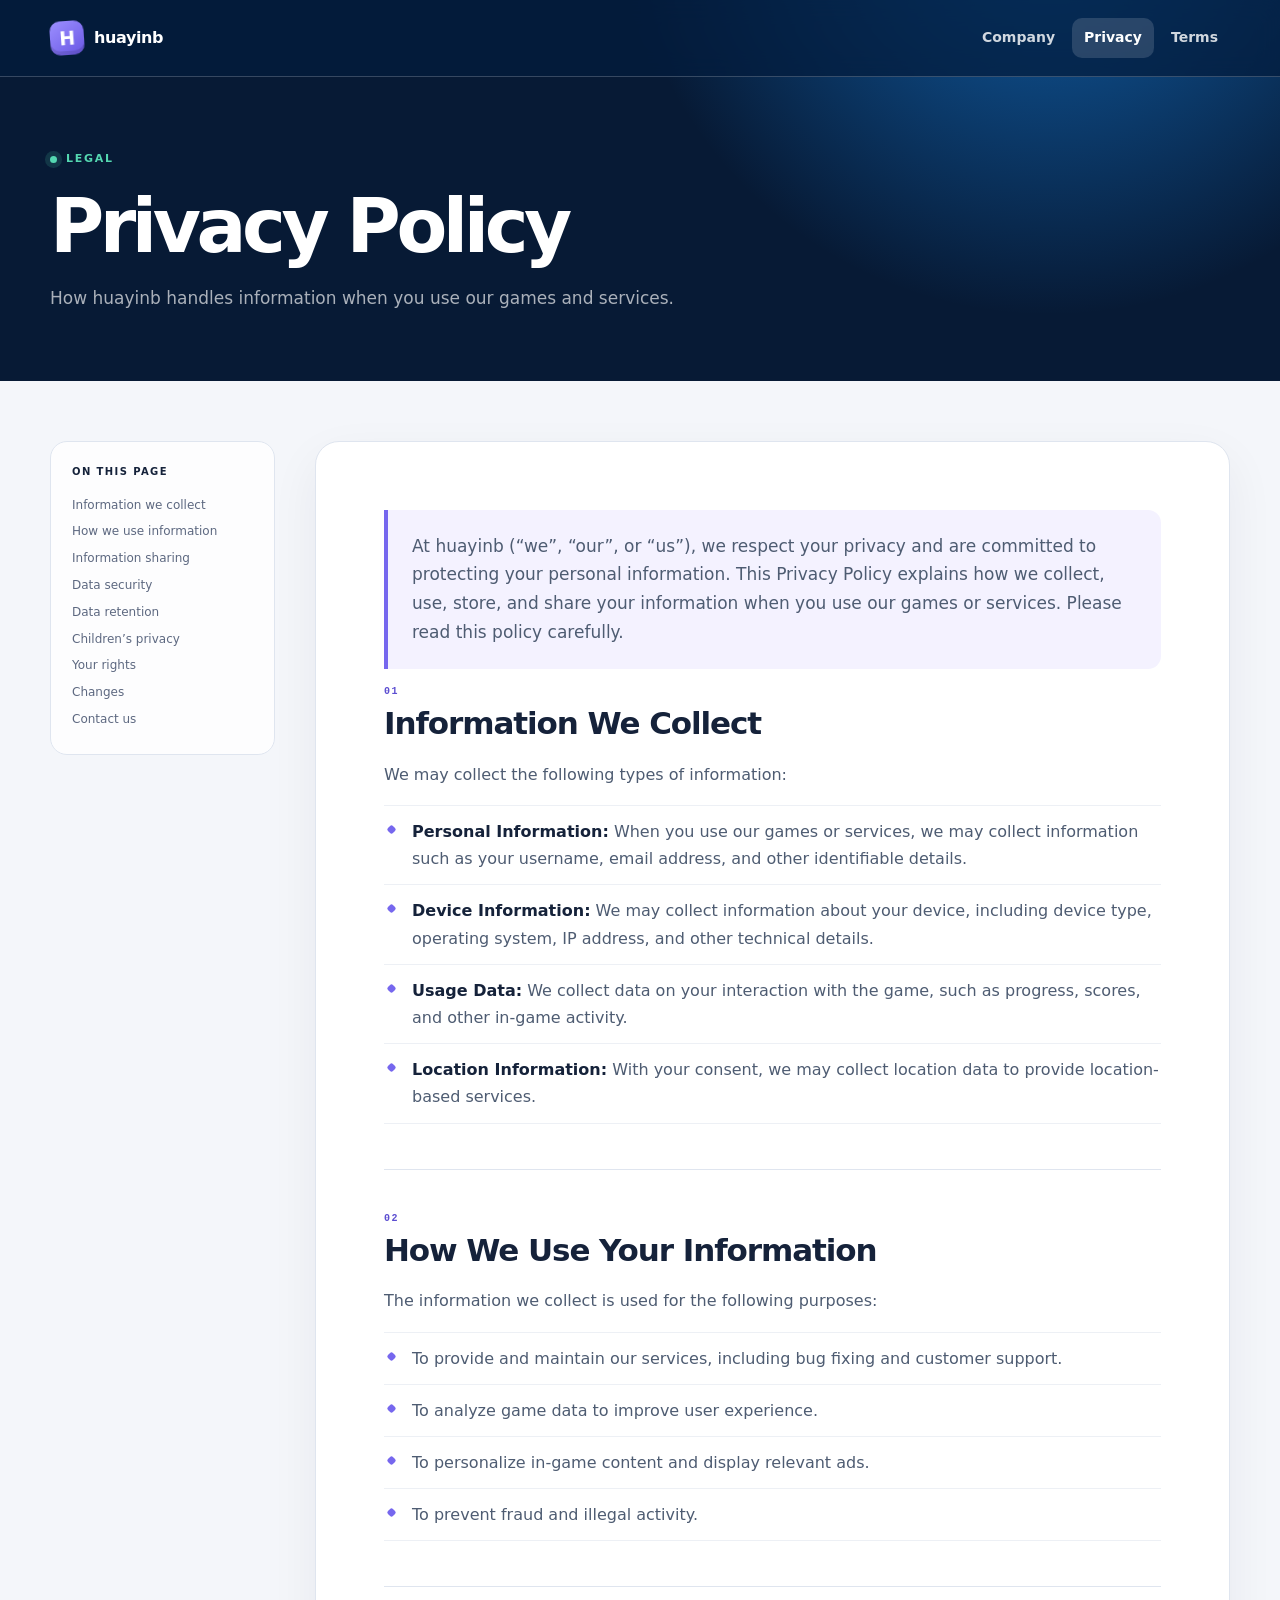
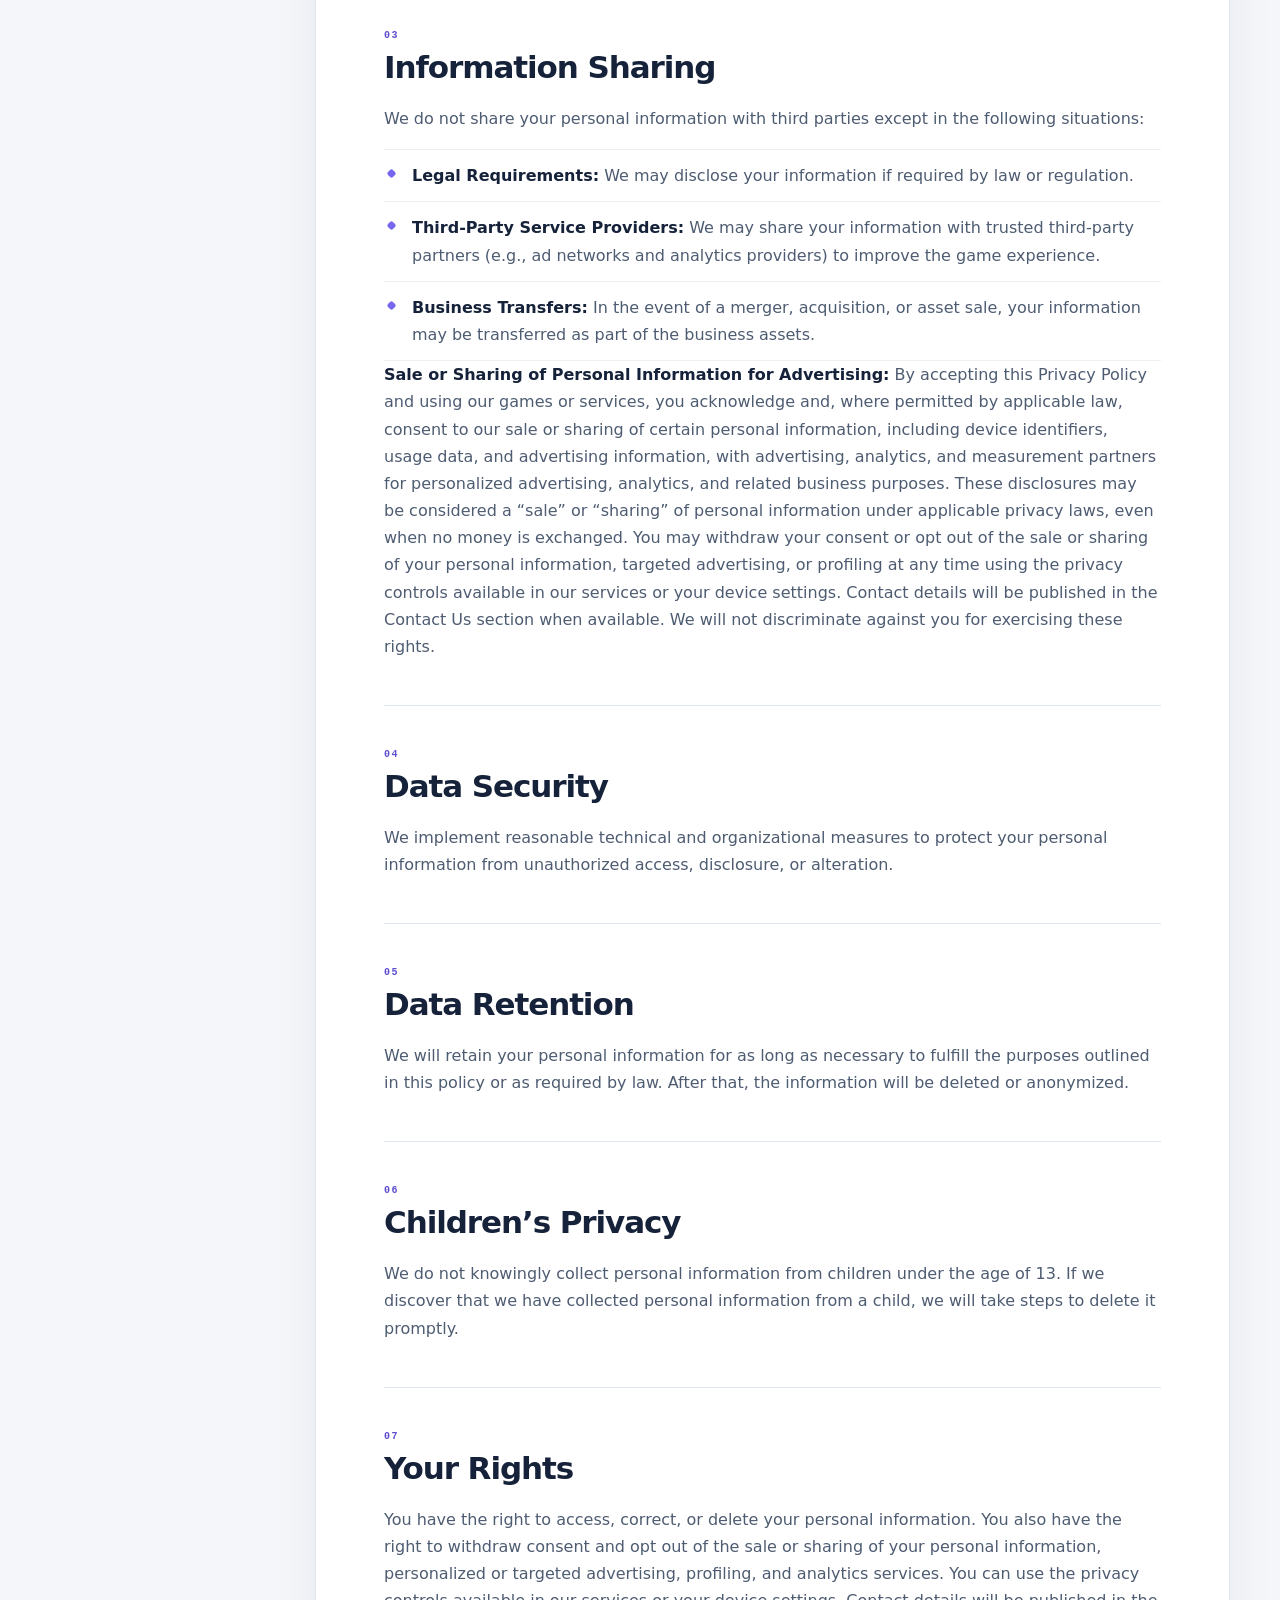
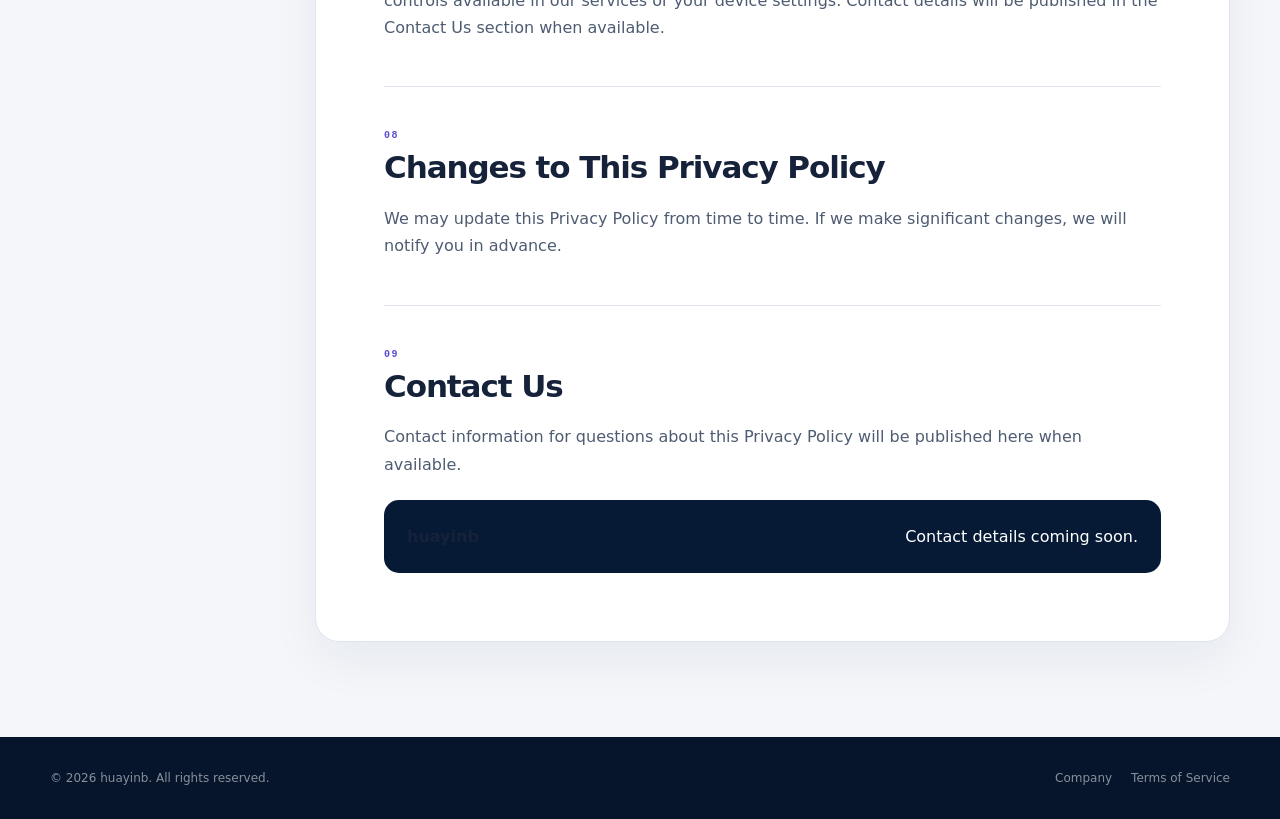
==== privacy-policy/index.html @ eff3e380 "Create huayinb company website" ====
<!doctype html>
<html lang="en">
<head>
  <meta charset="utf-8">
  <meta name="viewport" content="width=device-width, initial-scale=1">
  <meta name="description" content="Privacy Policy for games and services provided by huayinb.">
  <meta name="theme-color" content="#0878e8">
  <title>Privacy Policy | huayinb</title>
  <link rel="canonical" href="https://huayinb.me/privacy-policy/">
  <link rel="stylesheet" href="/assets/styles.css">
</head>
<body class="legal-page">
  <a class="skip-link" href="#main-content">Skip to content</a>
  <header class="site-header legal-site-header">
    <div class="header-inner">
      <a class="brand" href="/" aria-label="huayinb home">
        <span class="brand-mark" aria-hidden="true">H</span><span>huayinb</span>
      </a>
      <nav class="site-nav" aria-label="Legal navigation">
        <a href="/">Company</a>
        <a class="active" href="/privacy-policy/" aria-current="page">Privacy</a>
        <a href="/terms-of-service/">Terms</a>
      </nav>
    </div>
  </header>

  <main id="main-content">
    <div class="legal-hero">
      <div class="legal-hero-inner">
        <p class="eyebrow"><span></span> Legal</p>
        <h1>Privacy Policy</h1>
        <p>How huayinb handles information when you use our games and services.</p>
      </div>
    </div>

    <div class="legal-layout">
      <aside class="legal-aside" aria-label="On this page">
        <p>On this page</p>
        <ol>
          <li><a href="#information-we-collect">Information we collect</a></li>
          <li><a href="#how-we-use-information">How we use information</a></li>
          <li><a href="#information-sharing">Information sharing</a></li>
          <li><a href="#data-security">Data security</a></li>
          <li><a href="#data-retention">Data retention</a></li>
          <li><a href="#childrens-privacy">Children&rsquo;s privacy</a></li>
          <li><a href="#your-rights">Your rights</a></li>
          <li><a href="#changes">Changes</a></li>
          <li><a href="#contact">Contact us</a></li>
        </ol>
      </aside>

      <article class="legal-document">
        <p class="legal-intro">At huayinb (&ldquo;we&rdquo;, &ldquo;our&rdquo;, or &ldquo;us&rdquo;), we respect your privacy and are committed to protecting your personal information. This Privacy Policy explains how we collect, use, store, and share your information when you use our games or services. Please read this policy carefully.</p>

        <section id="information-we-collect">
          <h2><span>01</span> Information We Collect</h2>
          <p>We may collect the following types of information:</p>
          <ul>
            <li><strong>Personal Information:</strong> When you use our games or services, we may collect information such as your username, email address, and other identifiable details.</li>
            <li><strong>Device Information:</strong> We may collect information about your device, including device type, operating system, IP address, and other technical details.</li>
            <li><strong>Usage Data:</strong> We collect data on your interaction with the game, such as progress, scores, and other in-game activity.</li>
            <li><strong>Location Information:</strong> With your consent, we may collect location data to provide location-based services.</li>
          </ul>
        </section>

        <section id="how-we-use-information">
          <h2><span>02</span> How We Use Your Information</h2>
          <p>The information we collect is used for the following purposes:</p>
          <ul>
            <li>To provide and maintain our services, including bug fixing and customer support.</li>
            <li>To analyze game data to improve user experience.</li>
            <li>To personalize in-game content and display relevant ads.</li>
            <li>To prevent fraud and illegal activity.</li>
          </ul>
        </section>

        <section id="information-sharing">
          <h2><span>03</span> Information Sharing</h2>
          <p>We do not share your personal information with third parties except in the following situations:</p>
          <ul>
            <li><strong>Legal Requirements:</strong> We may disclose your information if required by law or regulation.</li>
            <li><strong>Third-Party Service Providers:</strong> We may share your information with trusted third-party partners (e.g., ad networks and analytics providers) to improve the game experience.</li>
            <li><strong>Business Transfers:</strong> In the event of a merger, acquisition, or asset sale, your information may be transferred as part of the business assets.</li>
          </ul>
          <p><strong>Sale or Sharing of Personal Information for Advertising:</strong> By accepting this Privacy Policy and using our games or services, you acknowledge and, where permitted by applicable law, consent to our sale or sharing of certain personal information, including device identifiers, usage data, and advertising information, with advertising, analytics, and measurement partners for personalized advertising, analytics, and related business purposes. These disclosures may be considered a &ldquo;sale&rdquo; or &ldquo;sharing&rdquo; of personal information under applicable privacy laws, even when no money is exchanged. You may withdraw your consent or opt out of the sale or sharing of your personal information, targeted advertising, or profiling at any time using the privacy controls available in our services or your device settings. Contact details will be published in the Contact Us section when available. We will not discriminate against you for exercising these rights.</p>
        </section>

        <section id="data-security">
          <h2><span>04</span> Data Security</h2>
          <p>We implement reasonable technical and organizational measures to protect your personal information from unauthorized access, disclosure, or alteration.</p>
        </section>

        <section id="data-retention">
          <h2><span>05</span> Data Retention</h2>
          <p>We will retain your personal information for as long as necessary to fulfill the purposes outlined in this policy or as required by law. After that, the information will be deleted or anonymized.</p>
        </section>

        <section id="childrens-privacy">
          <h2><span>06</span> Children&rsquo;s Privacy</h2>
          <p>We do not knowingly collect personal information from children under the age of 13. If we discover that we have collected personal information from a child, we will take steps to delete it promptly.</p>
        </section>

        <section id="your-rights">
          <h2><span>07</span> Your Rights</h2>
          <p>You have the right to access, correct, or delete your personal information. You also have the right to withdraw consent and opt out of the sale or sharing of your personal information, personalized or targeted advertising, profiling, and analytics services. You can use the privacy controls available in our services or your device settings. Contact details will be published in the Contact Us section when available.</p>
        </section>

        <section id="changes">
          <h2><span>08</span> Changes to This Privacy Policy</h2>
          <p>We may update this Privacy Policy from time to time. If we make significant changes, we will notify you in advance.</p>
        </section>

        <section id="contact">
          <h2><span>09</span> Contact Us</h2>
          <p>Contact information for questions about this Privacy Policy will be published here when available.</p>
          <div class="legal-contact">
            <strong>huayinb</strong>
            <span>Contact details coming soon.</span>
          </div>
        </section>
      </article>
    </div>
  </main>

  <footer class="site-footer legal-footer">
    <div class="footer-inner">
      <p>&copy; 2026 huayinb. All rights reserved.</p>
      <nav aria-label="Legal navigation">
        <a href="/">Company</a><a href="/terms-of-service/">Terms of Service</a>
      </nav>
    </div>
  </footer>
</body>
</html>
---- assets/styles.css ----
:root {
  color-scheme: light;
  --ink: #15223a;
  --muted: #5d6880;
  --night: #071a35;
  --paper: #f4f6fb;
  --white: #fff;
  --line: #dfe5ef;
  --blue: #168cf3;
  --purple: #7667ee;
  --mint: #54d7b1;
  --yellow: #ffd166;
  --coral: #ff8a9b;
  --shadow: 0 24px 65px rgba(24, 39, 70, .12);
}

* { box-sizing: border-box; }
html { scroll-behavior: smooth; }
body {
  margin: 0;
  background: var(--paper);
  color: var(--ink);
  font: 16px/1.7 Inter, ui-sans-serif, system-ui, -apple-system, BlinkMacSystemFont, "Segoe UI", sans-serif;
  -webkit-font-smoothing: antialiased;
}
a { color: inherit; }
.skip-link {
  position: fixed; top: 8px; left: 8px; z-index: 100;
  padding: 9px 15px; border-radius: 8px; background: #fff; color: var(--night);
  font-weight: 800; transform: translateY(-150%);
}
.skip-link:focus { transform: translateY(0); }

.header-inner, .section-inner, .footer-inner, .legal-hero-inner, .legal-layout {
  width: min(1180px, calc(100% - 48px)); margin-inline: auto;
}
.site-header {
  position: absolute; inset: 0 0 auto; z-index: 20;
  border-bottom: 1px solid rgba(255,255,255,.2); color: #fff;
  background: linear-gradient(rgba(3,31,74,.68), rgba(3,31,74,.12));
}
.header-inner {
  min-height: 76px; display: flex; align-items: center; justify-content: space-between; gap: 24px;
}
.brand { display: inline-flex; align-items: center; gap: 10px; font-weight: 850; text-decoration: none; letter-spacing: -.025em; }
.brand-mark {
  width: 34px; height: 34px; display: grid; place-items: center; border-radius: 10px;
  background: linear-gradient(145deg, #9c8fff, #6957e4); color: #fff; box-shadow: inset 0 -4px 0 rgba(0,0,0,.12);
  font-size: 19px; transform: rotate(-4deg);
}
.site-nav { display: flex; align-items: center; gap: 5px; }
.site-nav a { padding: 8px 12px; border-radius: 10px; color: rgba(255,255,255,.82); font-size: 14px; font-weight: 700; text-decoration: none; }
.site-nav a:hover, .site-nav a:focus-visible, .site-nav .active { background: rgba(255,255,255,.14); color: #fff; outline: none; }
.site-nav .nav-cta { margin-left: 5px; padding-inline: 17px; background: #fff; color: #0758a6; }
.site-nav .nav-cta:hover, .site-nav .nav-cta:focus-visible { background: var(--yellow); color: var(--night); }

.image-hero { position: relative; overflow: hidden; background: #159cf4; }
.image-hero > img {
  width: 100%; height: auto; display: block;
  aspect-ratio: 1983 / 793; object-fit: contain; object-position: center;
}
.image-hero-shade {
  position: absolute; inset: 0;
  background: linear-gradient(180deg, rgba(3,31,74,.26) 0%, transparent 35%, rgba(4,20,54,.08) 65%, rgba(4,20,54,.75) 100%);
}
.hero-message {
  position: absolute; right: 24px; bottom: 34px; left: 24px; z-index: 2;
  width: min(1180px, calc(100% - 48px)); margin: auto; color: #fff;
  text-shadow: 0 2px 18px rgba(3,31,74,.35);
}
.hero-message p { margin: 0 0 7px; font-size: 12px; font-weight: 850; letter-spacing: .16em; text-transform: uppercase; }
.hero-message h1 { max-width: 760px; margin: 0; font-size: clamp(34px, 5vw, 67px); line-height: 1.02; letter-spacing: -.06em; }
.hero-message a { display: inline-flex; gap: 10px; margin-top: 19px; font-size: 14px; font-weight: 750; text-decoration: none; }
.intro-strip { background: var(--night); color: #fff; }
.intro-strip-inner { min-height: 82px; display: flex; align-items: center; justify-content: space-between; gap: 20px; }
.intro-strip p { margin: 0; color: rgba(255,255,255,.68); font-size: 15px; }
.intro-strip strong { color: #fff; }
.intro-strip span { color: var(--yellow); font-size: 24px; }

.section { padding: 112px 0; }
.about-section { background: #fff; }
.about-grid { display: grid; grid-template-columns: .9fr 1.1fr; gap: 95px; }
.section-label { margin: 0 0 22px; color: #5c4ed1; font-size: 11px; font-weight: 900; letter-spacing: .16em; text-transform: uppercase; }
.section h2, .next-adventure h2 {
  margin: 0; font-size: clamp(42px, 5.2vw, 67px); font-weight: 850; line-height: 1.03; letter-spacing: -.06em;
}
.section h2 span, .next-adventure h2 span {
  color: var(--purple); font-family: Georgia, "Times New Roman", serif; font-style: italic; font-weight: 400;
}
.about-copy { padding-top: 42px; color: var(--muted); }
.about-copy p { max-width: 610px; margin: 0 0 19px; }
.about-copy .lead-copy { color: var(--ink); font-size: 20px; font-weight: 590; }
.about-note {
  width: fit-content; margin-top: 31px; display: flex; align-items: center; gap: 13px;
  padding: 15px 18px; border: 1px solid #e5e0ff; border-radius: 15px; background: #f4f1ff;
}
.about-note > span { width: 42px; height: 42px; display: grid; place-items: center; border-radius: 12px; background: var(--purple); color: #fff; }
.about-note p { margin: 0; font-size: 13px; line-height: 1.4; }
.about-note strong { color: var(--ink); }

.creations-section { background: #f2f4f9; }
.section-heading { margin-bottom: 50px; display: grid; grid-template-columns: 1fr .55fr; align-items: end; gap: 75px; }
.section-heading > p { margin: 0 0 4px; color: var(--muted); font-size: 17px; }
.creation-grid { display: grid; grid-template-columns: repeat(2, 1fr); gap: 18px; }
.creation-card {
  --card-color: var(--purple); position: relative; min-height: 325px; overflow: hidden;
  padding: 35px; border: 1px solid rgba(21,34,58,.08); border-radius: 24px; background: #fff;
  transition: transform .2s ease, box-shadow .2s ease;
}
.creation-card:hover { transform: translateY(-5px); box-shadow: var(--shadow); }
.creation-card::after {
  position: absolute; right: -85px; bottom: -105px; width: 245px; height: 245px;
  border-radius: 50%; background: var(--card-color); content: ""; opacity: .14;
}
.card-mint { --card-color: var(--mint); } .card-yellow { --card-color: var(--yellow); } .card-blue { --card-color: #6ab8ff; }
.card-number { position: absolute; top: 29px; right: 31px; color: #9aa5b7; font: 750 11px ui-monospace, monospace; letter-spacing: .13em; }
.card-icon {
  width: 74px; height: 74px; display: grid; place-items: center; margin-bottom: 45px;
  border-radius: 21px; background: color-mix(in srgb, var(--card-color) 24%, white); transform: rotate(-3deg);
}
.card-icon svg { width: 42px; height: 42px; fill: none; stroke: var(--ink); stroke-width: 3; stroke-linecap: round; stroke-linejoin: round; }
.creation-card h3 { position: relative; z-index: 1; margin: 0 0 10px; font-size: 25px; letter-spacing: -.035em; }
.creation-card p { position: relative; z-index: 1; max-width: 450px; margin: 0; color: var(--muted); }

.philosophy-section { position: relative; overflow: hidden; padding: 120px 0; background: var(--night); color: #fff; }
.philosophy-section::before {
  position: absolute; inset: 0; background-image: radial-gradient(rgba(255,255,255,.1) 1px, transparent 1px);
  background-size: 26px 26px; content: ""; opacity: .25;
}
.philosophy-glow { position: absolute; top: -260px; right: -180px; width: 600px; height: 600px; border-radius: 50%; background: var(--blue); filter: blur(130px); opacity: .22; }
.philosophy-inner { position: relative; z-index: 1; }
.section-label-light { color: var(--mint); }
.philosophy-headline { margin-bottom: 75px; display: grid; grid-template-columns: 1fr .72fr; align-items: end; gap: 95px; }
.philosophy-headline h2 { margin: 0; font-size: clamp(54px, 7vw, 90px); line-height: .95; letter-spacing: -.065em; }
.philosophy-headline h2 em { color: #9a8fff; font-family: Georgia, serif; font-weight: 400; letter-spacing: -.04em; }
.philosophy-headline p { margin: 0 0 8px; color: rgba(255,255,255,.64); font-size: 17px; }
.principles { margin: 0; padding: 0; border-top: 1px solid rgba(255,255,255,.15); list-style: none; }
.principles li { display: grid; grid-template-columns: 70px 1fr; align-items: center; padding: 22px 0; border-bottom: 1px solid rgba(255,255,255,.15); }
.principles span { color: rgba(255,255,255,.35); font: 750 11px ui-monospace, monospace; }
.principles strong { font-size: clamp(18px, 2.2vw, 27px); font-weight: 620; letter-spacing: -.025em; }

.contact-section { background: #fff; }
.contact-card { position: relative; overflow: hidden; display: grid; grid-template-columns: 1.2fr .8fr; border-radius: 32px; background: #f1efff; }
.contact-card::before { position: absolute; top: -180px; right: -150px; width: 500px; height: 500px; border-radius: 50%; background: #dcd5ff; content: ""; }
.contact-copy { position: relative; z-index: 2; padding: 70px; }
.contact-copy h2 { font-size: clamp(42px, 5vw, 64px); }
.contact-copy > p:not(.section-label) { max-width: 570px; margin: 23px 0 30px; color: var(--muted); font-size: 17px; }
.contact-copy .contact-status { color: var(--ink); font-weight: 800; }
.contact-graphic { position: relative; z-index: 1; min-height: 475px; display: grid; place-items: center; }
.mail-card { position: relative; width: 205px; height: 150px; display: grid; place-items: center; border-radius: 20px; background: var(--purple); box-shadow: 0 30px 65px rgba(88,71,218,.28); transform: rotate(7deg); }
.mail-card::before, .mail-card::after { position: absolute; inset: auto 0 0; height: 100px; border-radius: 0 0 18px 18px; background: linear-gradient(32deg, #6958e2 49%, transparent 50%); content: ""; }
.mail-card::after { background: linear-gradient(-32deg, #7361eb 49%, transparent 50%); }
.mail-flap { position: absolute; z-index: 3; top: 0; width: 100%; height: 95px; background: linear-gradient(34deg, transparent 49%, #8c7cf8 50%), linear-gradient(-34deg, transparent 49%, #8c7cf8 50%); }
.mail-card span { position: relative; z-index: 5; width: 45px; height: 45px; display: grid; place-items: center; border-radius: 50%; background: var(--yellow); color: var(--ink); transform: translateY(16px); }
.contact-star { position: absolute; font-weight: 900; }
.star-a { top: 20%; right: 18%; color: var(--yellow); font-size: 30px; } .star-b { bottom: 22%; left: 14%; color: var(--purple); font-size: 34px; } .star-c { top: 32%; left: 17%; color: var(--coral); }

.next-adventure { padding: 100px 0 110px; background: #f2f4f9; text-align: center; }
.adventure-inner { max-width: 920px; }
.next-adventure > div > p:not(.section-label):not(.sign-off) { max-width: 660px; margin: 27px auto 0; color: var(--muted); font-size: 17px; }
.sign-off { margin: 37px 0 0; color: var(--muted); font-size: 14px; } .sign-off span { color: var(--coral); } .sign-off strong { color: var(--ink); }
.site-footer { padding: 31px 0; background: #06152c; color: rgba(255,255,255,.52); font-size: 12px; }
.footer-inner { display: flex; align-items: center; justify-content: space-between; gap: 28px; }
.footer-inner p { margin: 0; }
.footer-brand { color: #fff; font-size: 14px; }
.footer-brand .brand-mark { width: 28px; height: 28px; border-radius: 8px; font-size: 15px; }
.footer-inner nav { display: flex; gap: 19px; }
.footer-inner nav a { text-decoration: none; }
.footer-inner nav a:hover { color: #fff; }

/* Legal pages */
.legal-page { background: #f4f6fa; }
.legal-site-header { background: rgba(4,28,62,.72); backdrop-filter: blur(12px); }
.legal-hero { padding: 150px 0 68px; background: radial-gradient(circle at 82% -30%, rgba(22,140,243,.65), transparent 37%), var(--night); color: #fff; }
.eyebrow { display: flex; align-items: center; gap: 9px; margin: 0 0 20px; color: var(--mint); font-size: 11px; font-weight: 900; letter-spacing: .16em; text-transform: uppercase; }
.eyebrow span { width: 7px; height: 7px; border-radius: 50%; background: currentColor; box-shadow: 0 0 0 5px rgba(84,215,177,.15); }
.legal-hero h1 { margin: 0; font-size: clamp(46px, 6vw, 74px); line-height: 1; letter-spacing: -.06em; }
.legal-hero > div > p:last-child { max-width: 650px; margin: 21px 0 0; color: rgba(255,255,255,.66); font-size: 17px; }
.legal-layout { display: grid; grid-template-columns: 225px minmax(0,1fr); align-items: start; gap: 40px; padding-block: 60px 95px; }
.legal-aside { position: sticky; top: 28px; padding: 21px; border: 1px solid var(--line); border-radius: 17px; background: rgba(255,255,255,.78); }
.legal-aside > p { margin: 0 0 12px; font-size: 10px; font-weight: 900; letter-spacing: .14em; text-transform: uppercase; }
.legal-aside ol { margin: 0; padding: 0; list-style: none; }
.legal-aside a { display: block; padding: 5px 0; color: var(--muted); font-size: 12px; line-height: 1.4; text-decoration: none; }
.legal-aside a:hover { color: #5546cf; }
.legal-document { padding: clamp(29px, 5.5vw, 68px); border: 1px solid var(--line); border-radius: 24px; background: #fff; box-shadow: 0 18px 50px rgba(22,33,57,.06); }
.legal-intro { margin: 0 0 45px; padding: 22px 24px; border-left: 4px solid var(--purple); border-radius: 0 13px 13px 0; background: #f4f2ff; color: #35435c; font-size: 17px; }
.legal-document section { scroll-margin-top: 30px; }
.legal-document section + section { margin-top: 45px; padding-top: 43px; border-top: 1px solid var(--line); }
.legal-document h2 { margin: 0 0 18px; font-size: clamp(24px, 3vw, 31px); line-height: 1.25; letter-spacing: -.035em; }
.legal-document h2 span { display: block; margin-bottom: 7px; color: #5c4ed1; font: 800 10px ui-monospace, monospace; letter-spacing: .14em; }
.legal-document p { margin: 0 0 17px; color: #4e5c72; }
.legal-document ul { margin: 17px 0 0; padding: 0; list-style: none; }
.legal-document li { position: relative; padding: 12px 0 12px 28px; border-bottom: 1px solid #edf0f5; color: #4e5c72; }
.legal-document li:first-child { border-top: 1px solid #edf0f5; }
.legal-document li::before { position: absolute; top: 20px; left: 4px; width: 7px; height: 7px; border-radius: 2px; background: var(--purple); content: ""; transform: rotate(45deg); }
.legal-document strong { color: var(--ink); }
.legal-document a { color: #5546cf; font-weight: 700; }
.legal-notice { padding: 23px 25px; border: 1px solid #e5dfff; border-radius: 15px; background: #f5f2ff; }
.legal-notice p { margin: 0; color: #35435c; font-size: 13px; font-weight: 760; letter-spacing: .02em; }
.legal-notice p + p { margin-top: 13px; }
.legal-contact { margin-top: 22px; display: flex; align-items: center; justify-content: space-between; gap: 22px; padding: 23px; border-radius: 15px; background: var(--night); color: #fff; }
.legal-contact a { color: var(--mint); text-decoration: none; }

@media (max-width: 900px) {
  .about-grid, .section-heading, .philosophy-headline { grid-template-columns: 1fr; gap: 28px; }
  .about-copy { padding-top: 0; }
  .section-heading > p, .philosophy-headline p { max-width: 620px; }
  .contact-card { grid-template-columns: 1fr; }
  .contact-graphic { min-height: 320px; }
  .legal-layout { grid-template-columns: 1fr; }
  .legal-aside { position: static; }
  .legal-aside ol { display: grid; grid-template-columns: repeat(3,1fr); gap: 2px 17px; }
}

@media (max-width: 700px) {
  .home-header { position: relative; background: var(--night); }
  .header-inner, .section-inner, .footer-inner, .legal-hero-inner, .legal-layout { width: min(100% - 28px,1180px); }
  .header-inner { min-height: 66px; }
  .brand { font-size: 14px; } .brand-mark { width: 30px; height: 30px; border-radius: 8px; font-size: 17px; }
  .home-header .site-nav a:not(.nav-cta) { display: none; }
  .site-nav .nav-cta { margin: 0; padding: 7px 12px; }
  .legal-site-header .site-nav a { display: none; } .legal-site-header .site-nav .active { display: block; }
  .image-hero, .image-hero > img { min-height: 0; height: auto; }
  .image-hero > img { object-position: center; }
  .image-hero-shade { display: none; }
  .hero-message {
    position: static; width: 100%; margin: 0; padding: 32px 14px 40px;
    background: var(--night); text-shadow: none;
  }
  .hero-message h1 { font-size: 39px; }
  .intro-strip-inner { min-height: 90px; }
  .section { padding: 78px 0; }
  .about-grid { gap: 40px; }
  .creation-grid { grid-template-columns: 1fr; }
  .creation-card { min-height: 300px; padding: 29px; }
  .philosophy-section { padding: 85px 0; }
  .philosophy-headline { margin-bottom: 50px; }
  .philosophy-headline h2 { font-size: clamp(51px,16vw,70px); }
  .principles li { grid-template-columns: 44px 1fr; }
  .contact-card { border-radius: 22px; }
  .contact-copy { padding: 43px 24px; }
  .contact-graphic { min-height: 280px; }
  .next-adventure { padding: 78px 0; }
  .footer-inner { flex-direction: column; text-align: center; }
  .legal-hero { padding: 124px 0 55px; }
  .legal-layout { gap: 22px; padding-block: 28px 58px; }
  .legal-aside ol { grid-template-columns: repeat(2,1fr); }
  .legal-document { border-radius: 18px; }
  .legal-document section + section { margin-top: 36px; padding-top: 34px; }
  .legal-contact { align-items: flex-start; flex-direction: column; }
}

@media (prefers-reduced-motion: reduce) {
  html { scroll-behavior: auto; }
  *, *::before, *::after { transition-duration: .01ms !important; }
}
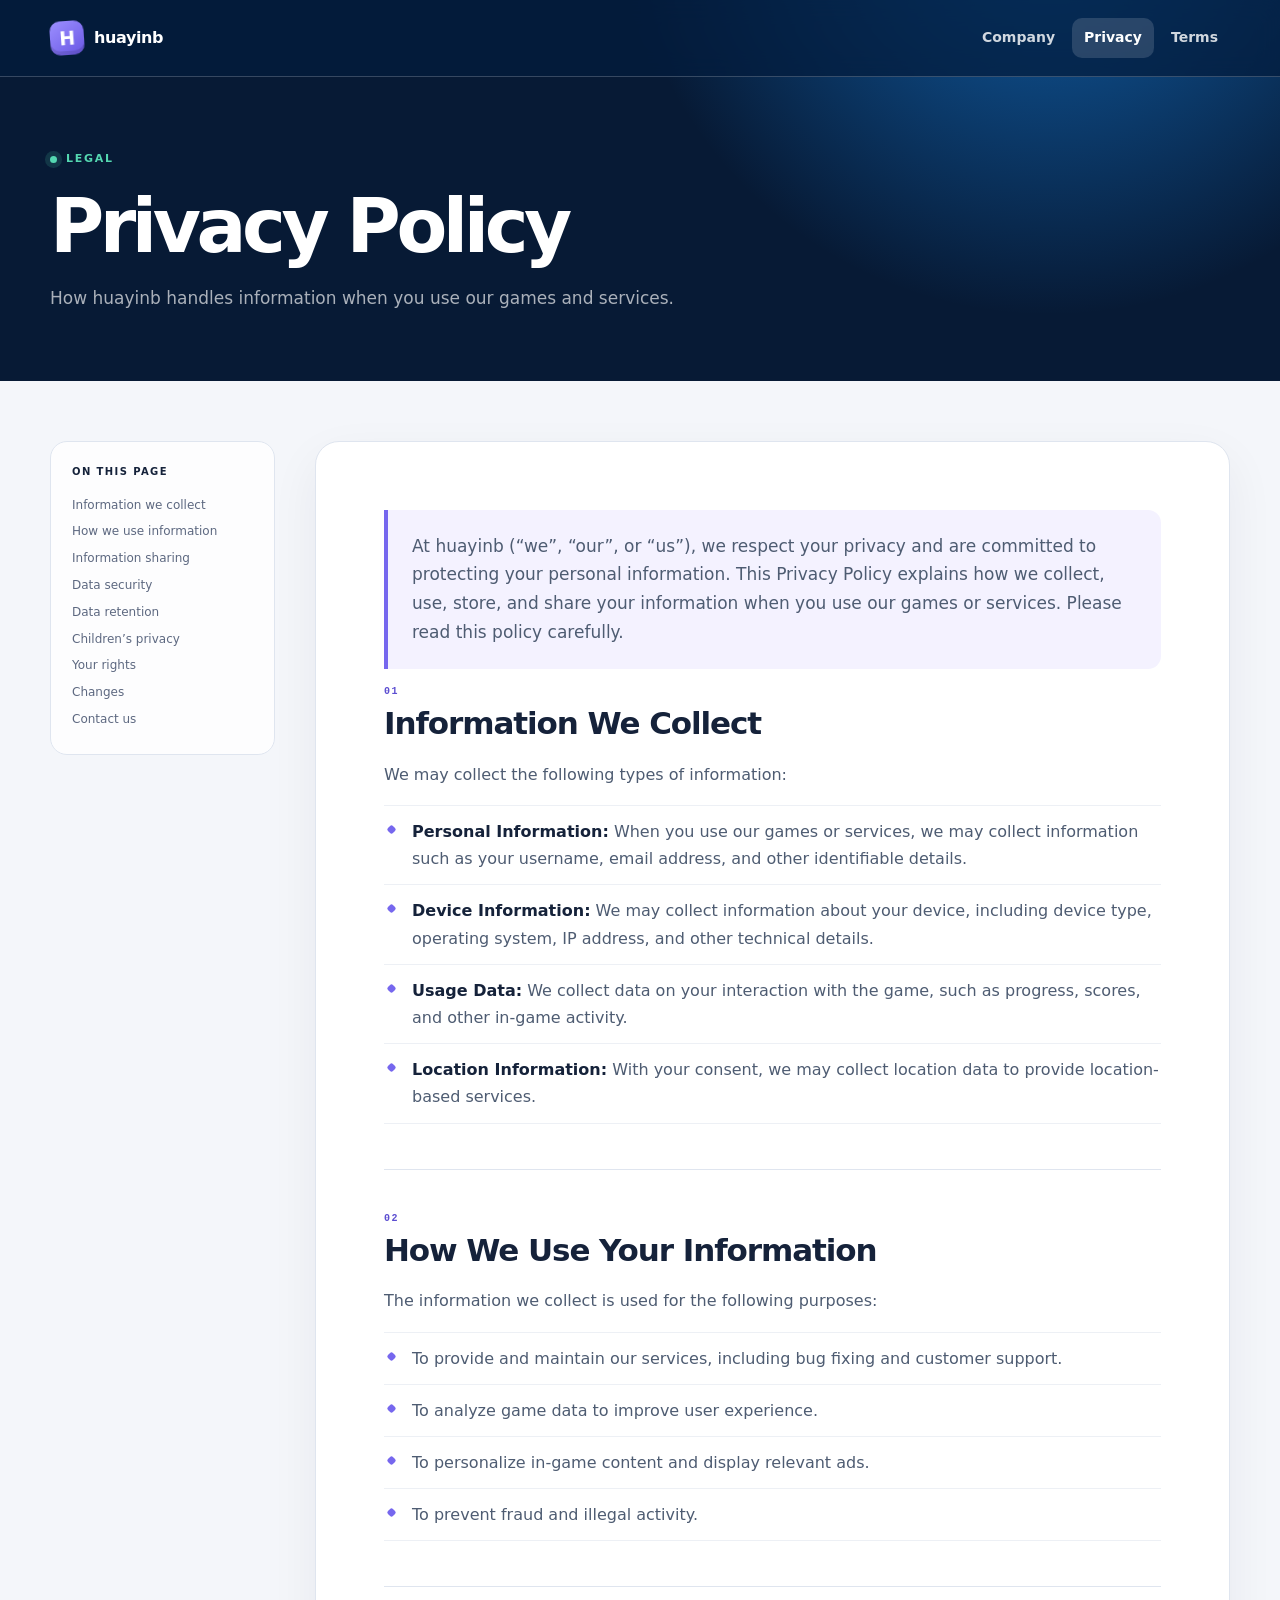
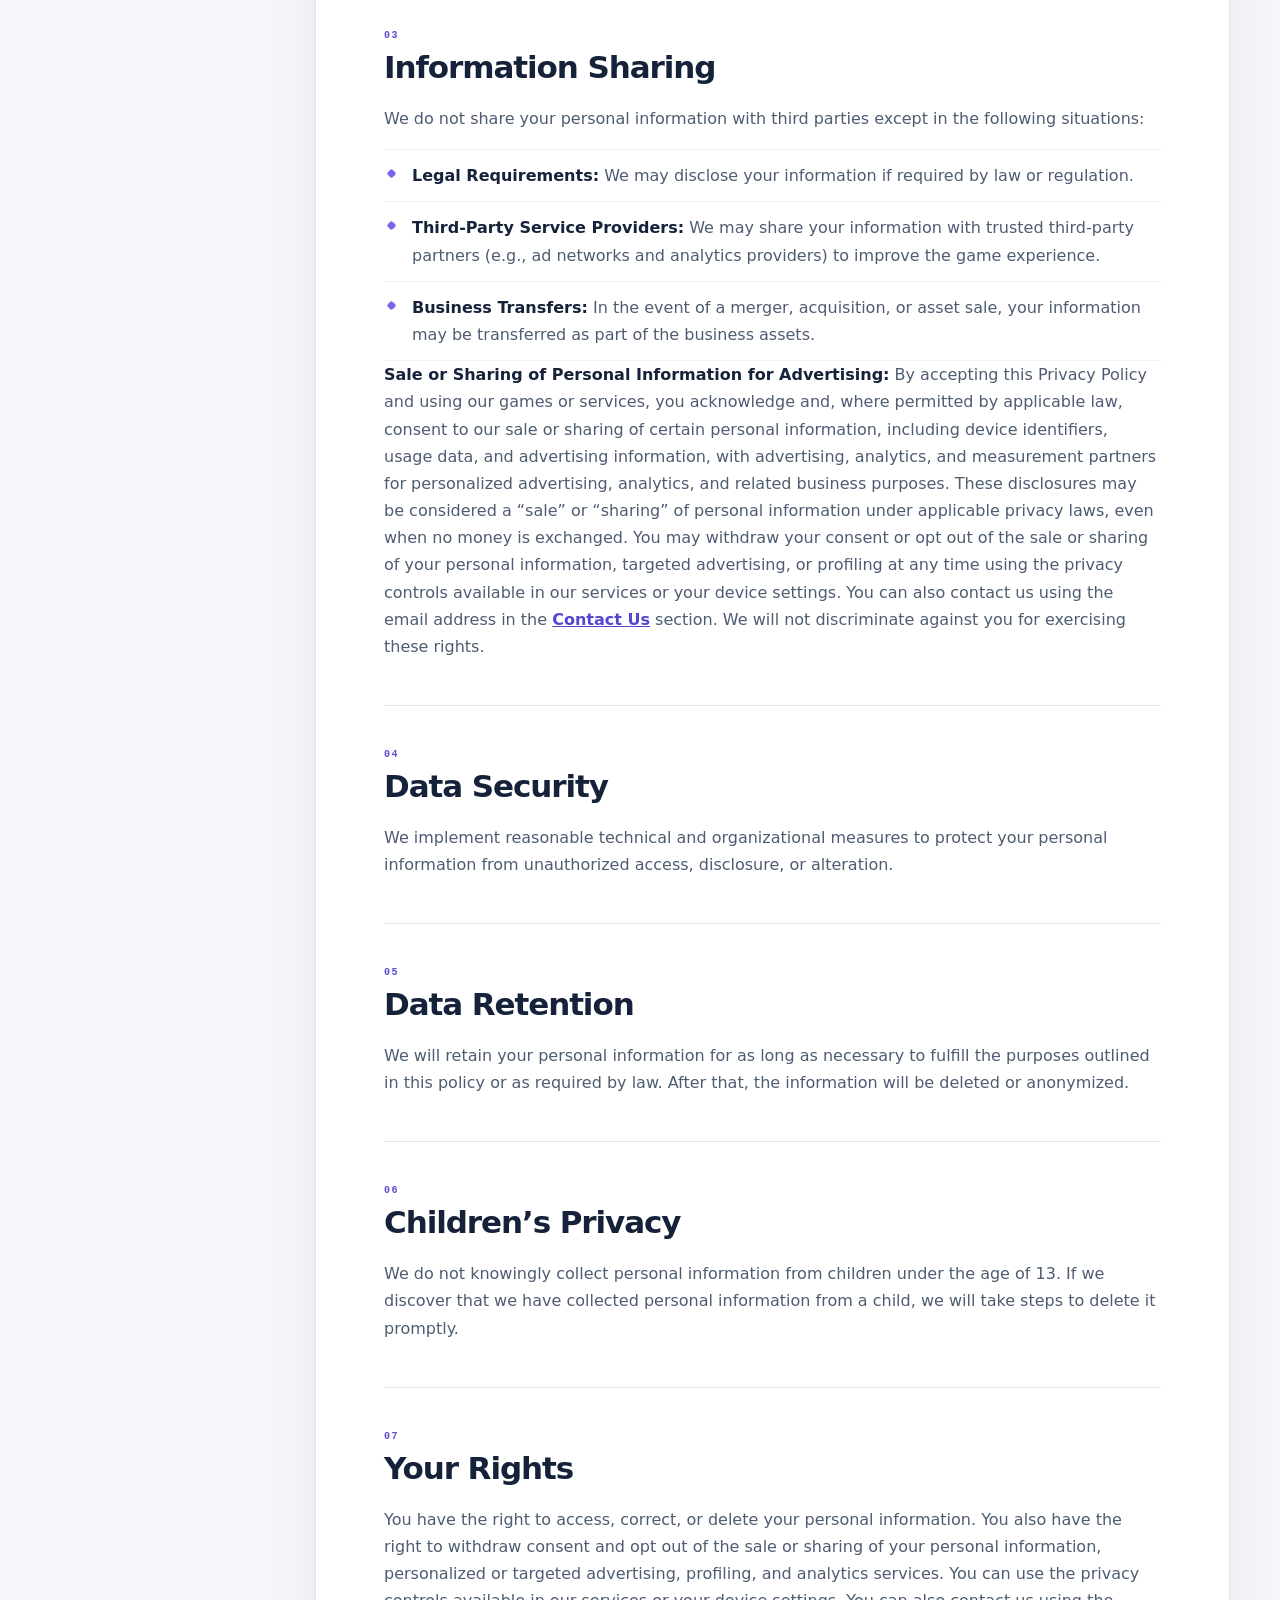
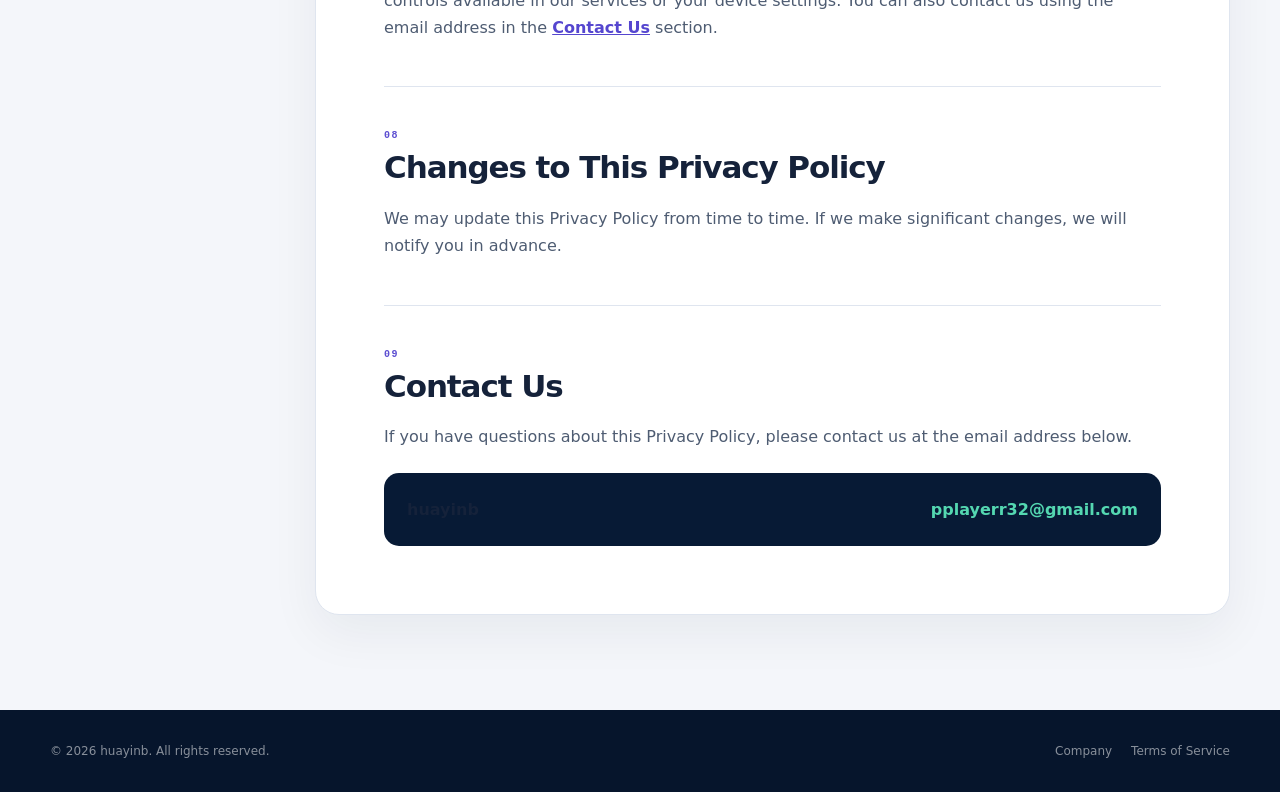
==== commit 948b0d3a: "邮箱" ====
--- a/privacy-policy/index.html
+++ b/privacy-policy/index.html
@@ -82,7 +82,7 @@
             <li><strong>Third-Party Service Providers:</strong> We may share your information with trusted third-party partners (e.g., ad networks and analytics providers) to improve the game experience.</li>
             <li><strong>Business Transfers:</strong> In the event of a merger, acquisition, or asset sale, your information may be transferred as part of the business assets.</li>
           </ul>
-          <p><strong>Sale or Sharing of Personal Information for Advertising:</strong> By accepting this Privacy Policy and using our games or services, you acknowledge and, where permitted by applicable law, consent to our sale or sharing of certain personal information, including device identifiers, usage data, and advertising information, with advertising, analytics, and measurement partners for personalized advertising, analytics, and related business purposes. These disclosures may be considered a &ldquo;sale&rdquo; or &ldquo;sharing&rdquo; of personal information under applicable privacy laws, even when no money is exchanged. You may withdraw your consent or opt out of the sale or sharing of your personal information, targeted advertising, or profiling at any time using the privacy controls available in our services or your device settings. Contact details will be published in the Contact Us section when available. We will not discriminate against you for exercising these rights.</p>
+          <p><strong>Sale or Sharing of Personal Information for Advertising:</strong> By accepting this Privacy Policy and using our games or services, you acknowledge and, where permitted by applicable law, consent to our sale or sharing of certain personal information, including device identifiers, usage data, and advertising information, with advertising, analytics, and measurement partners for personalized advertising, analytics, and related business purposes. These disclosures may be considered a &ldquo;sale&rdquo; or &ldquo;sharing&rdquo; of personal information under applicable privacy laws, even when no money is exchanged. You may withdraw your consent or opt out of the sale or sharing of your personal information, targeted advertising, or profiling at any time using the privacy controls available in our services or your device settings. You can also contact us using the email address in the <a href="#contact">Contact Us</a> section. We will not discriminate against you for exercising these rights.</p>
         </section>
 
         <section id="data-security">
@@ -102,7 +102,7 @@
 
         <section id="your-rights">
           <h2><span>07</span> Your Rights</h2>
-          <p>You have the right to access, correct, or delete your personal information. You also have the right to withdraw consent and opt out of the sale or sharing of your personal information, personalized or targeted advertising, profiling, and analytics services. You can use the privacy controls available in our services or your device settings. Contact details will be published in the Contact Us section when available.</p>
+          <p>You have the right to access, correct, or delete your personal information. You also have the right to withdraw consent and opt out of the sale or sharing of your personal information, personalized or targeted advertising, profiling, and analytics services. You can use the privacy controls available in our services or your device settings. You can also contact us using the email address in the <a href="#contact">Contact Us</a> section.</p>
         </section>
 
         <section id="changes">
@@ -112,10 +112,10 @@
 
         <section id="contact">
           <h2><span>09</span> Contact Us</h2>
-          <p>Contact information for questions about this Privacy Policy will be published here when available.</p>
+          <p>If you have questions about this Privacy Policy, please contact us at the email address below.</p>
           <div class="legal-contact">
             <strong>huayinb</strong>
-            <span>Contact details coming soon.</span>
+            <a href="mailto:pplayerr32@gmail.com">pplayerr32@gmail.com</a>
           </div>
         </section>
       </article>
--- a/assets/styles.css
+++ b/assets/styles.css
@@ -54,7 +54,7 @@
 .site-nav .nav-cta { margin-left: 5px; padding-inline: 17px; background: #fff; color: #0758a6; }
 .site-nav .nav-cta:hover, .site-nav .nav-cta:focus-visible { background: var(--yellow); color: var(--night); }
 
-.image-hero { position: relative; overflow: hidden; background: #159cf4; }
+.image-hero { position: relative; overflow: hidden; padding-bottom: 80px; background: var(--night); }
 .image-hero > img {
   width: 100%; height: auto; display: block;
   aspect-ratio: 1983 / 793; object-fit: contain; object-position: center;
@@ -221,6 +221,7 @@
   .site-nav .nav-cta { margin: 0; padding: 7px 12px; }
   .legal-site-header .site-nav a { display: none; } .legal-site-header .site-nav .active { display: block; }
   .image-hero, .image-hero > img { min-height: 0; height: auto; }
+  .image-hero { padding-bottom: 0; }
   .image-hero > img { object-position: center; }
   .image-hero-shade { display: none; }
   .hero-message {
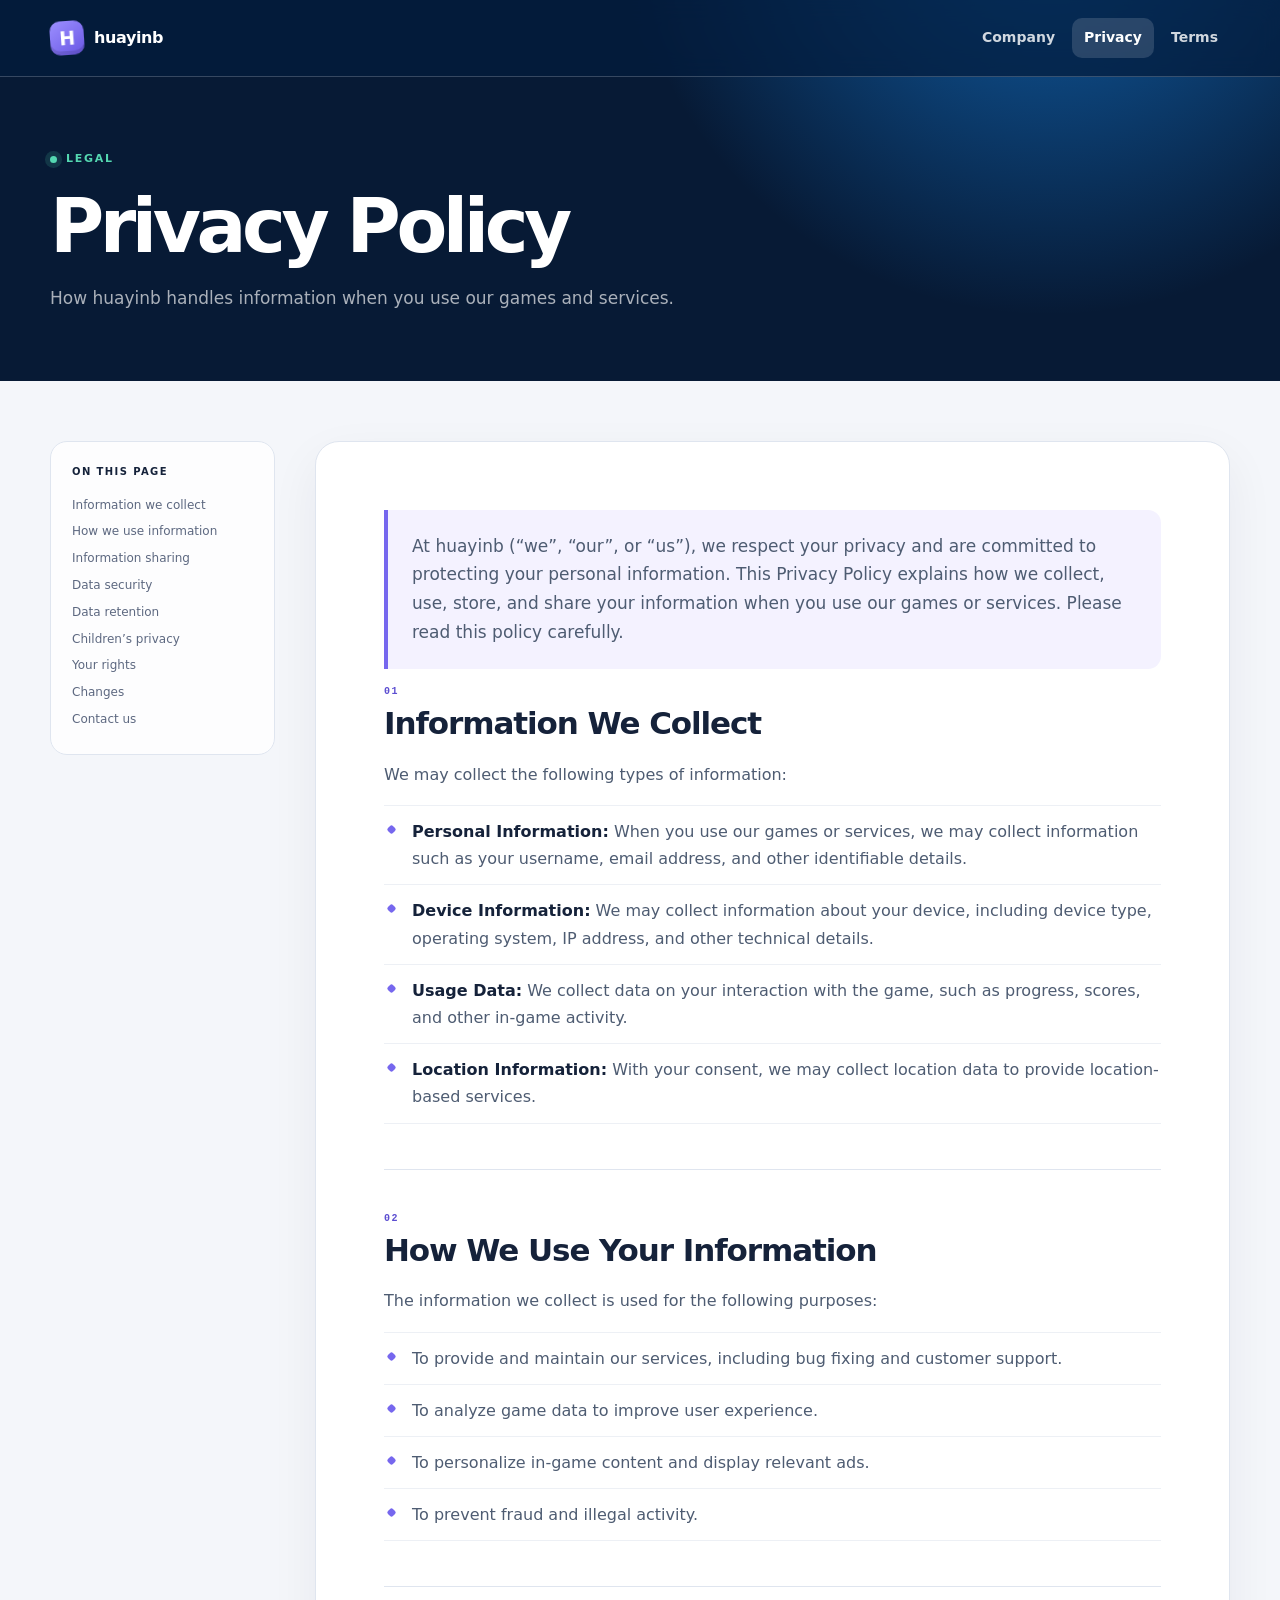
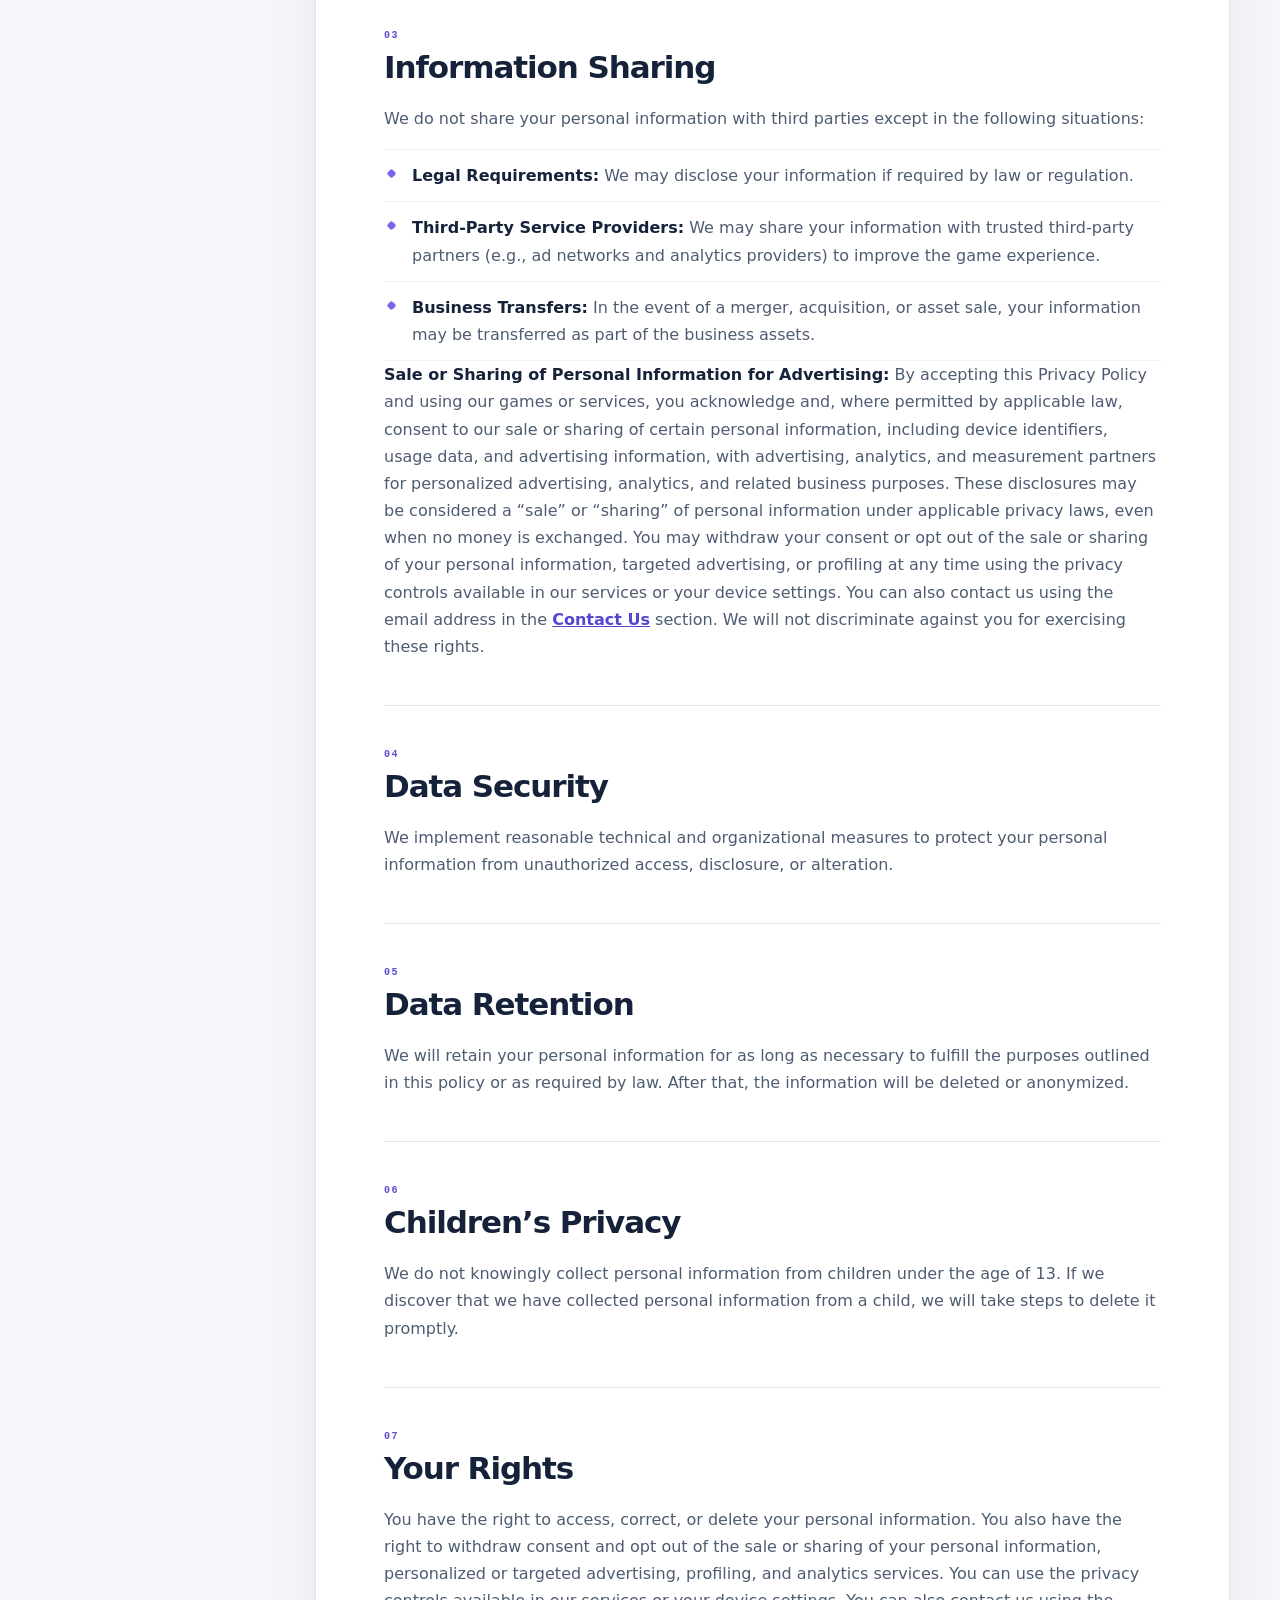
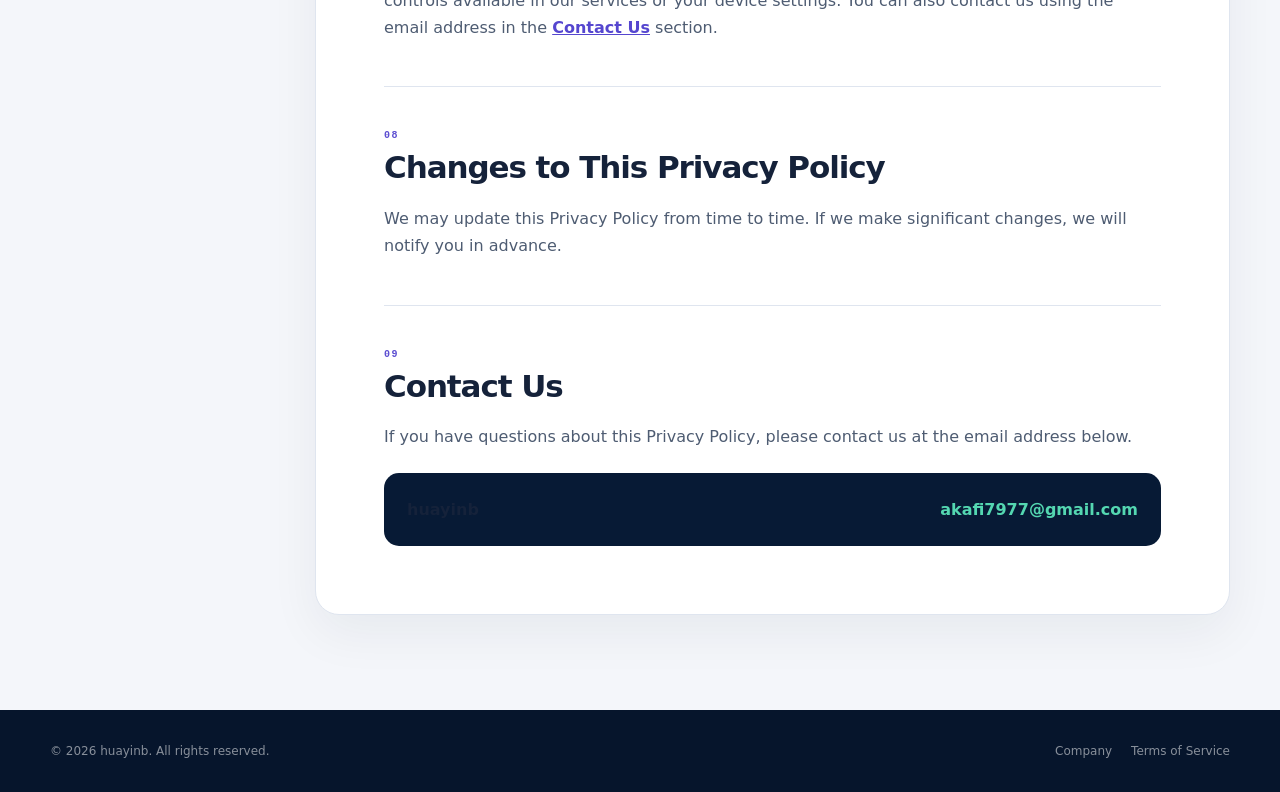
==== commit dfa2db7b: "Update contact email to akafi7977@gmail.com" ====
--- a/privacy-policy/index.html
+++ b/privacy-policy/index.html
@@ -115,7 +115,7 @@
           <p>If you have questions about this Privacy Policy, please contact us at the email address below.</p>
           <div class="legal-contact">
             <strong>huayinb</strong>
-            <a href="mailto:pplayerr32@gmail.com">pplayerr32@gmail.com</a>
+            <a href="mailto:akafi7977@gmail.com">akafi7977@gmail.com</a>
           </div>
         </section>
       </article>
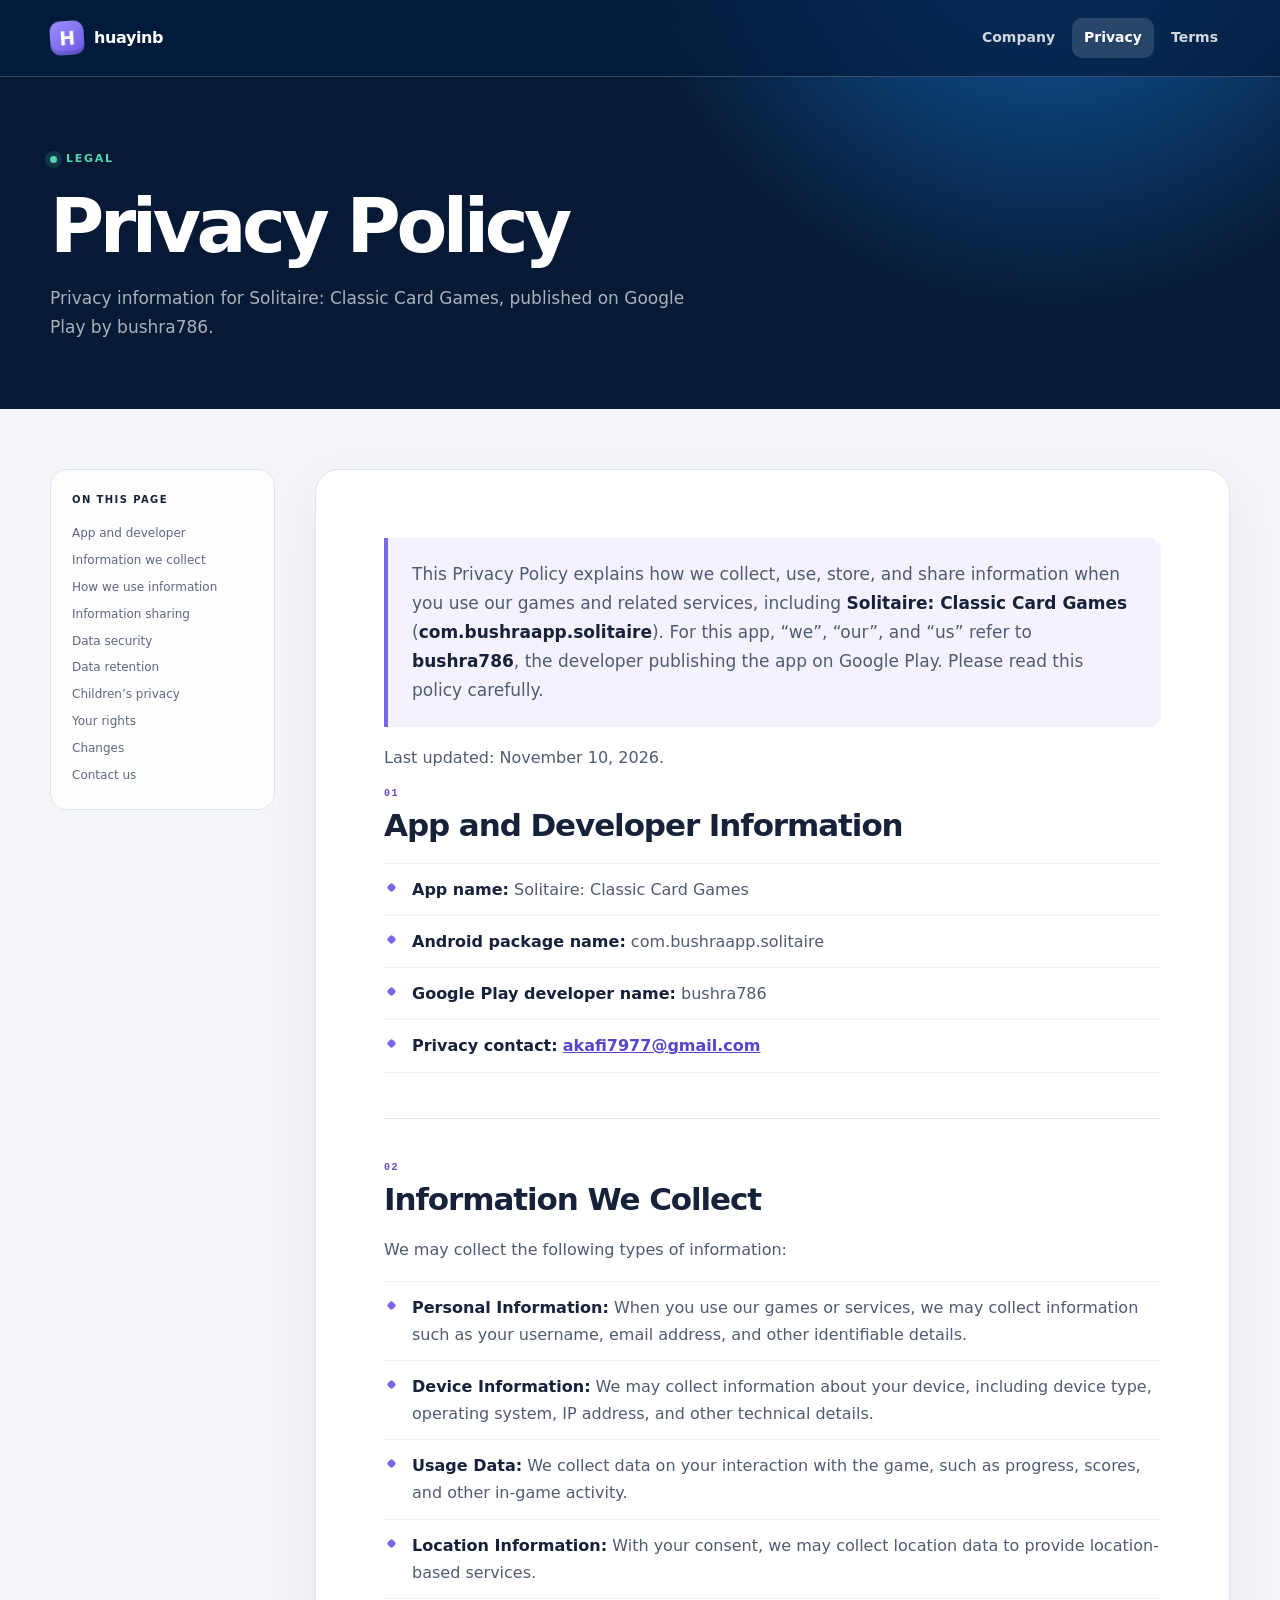
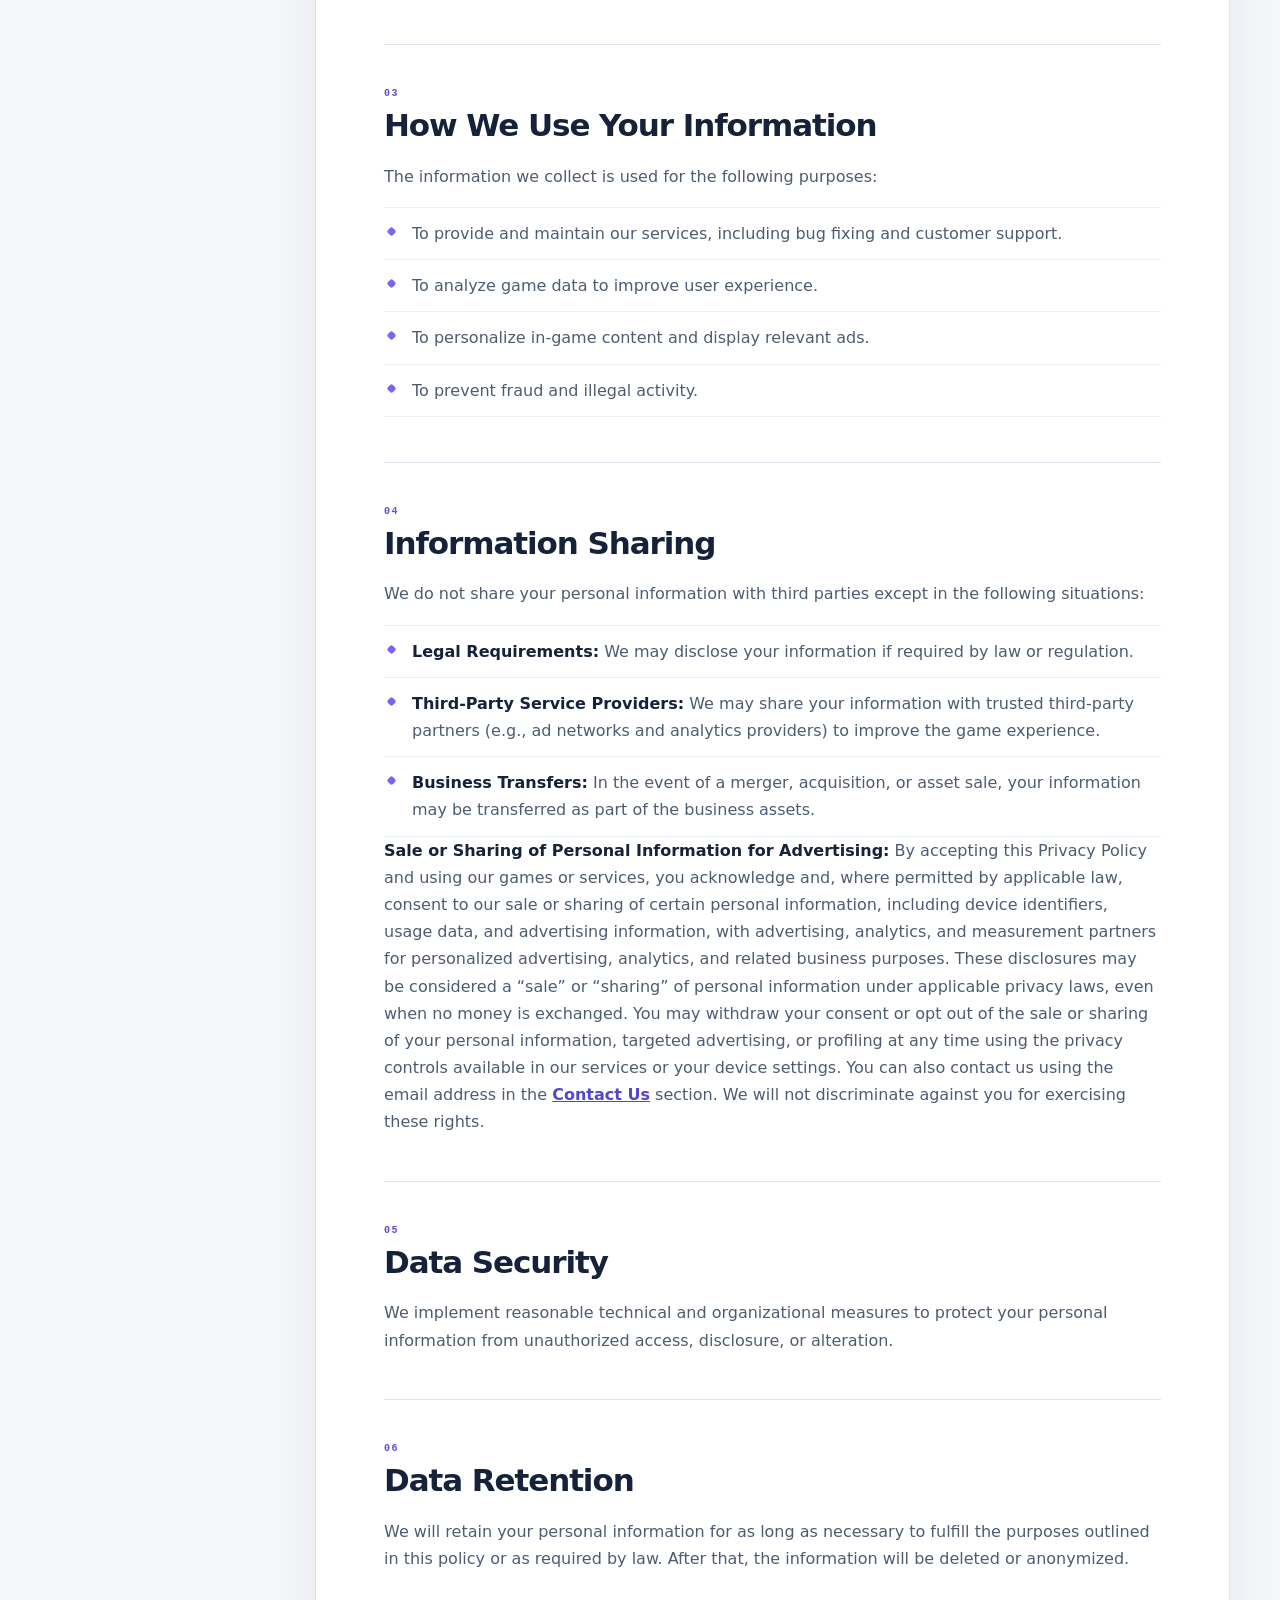
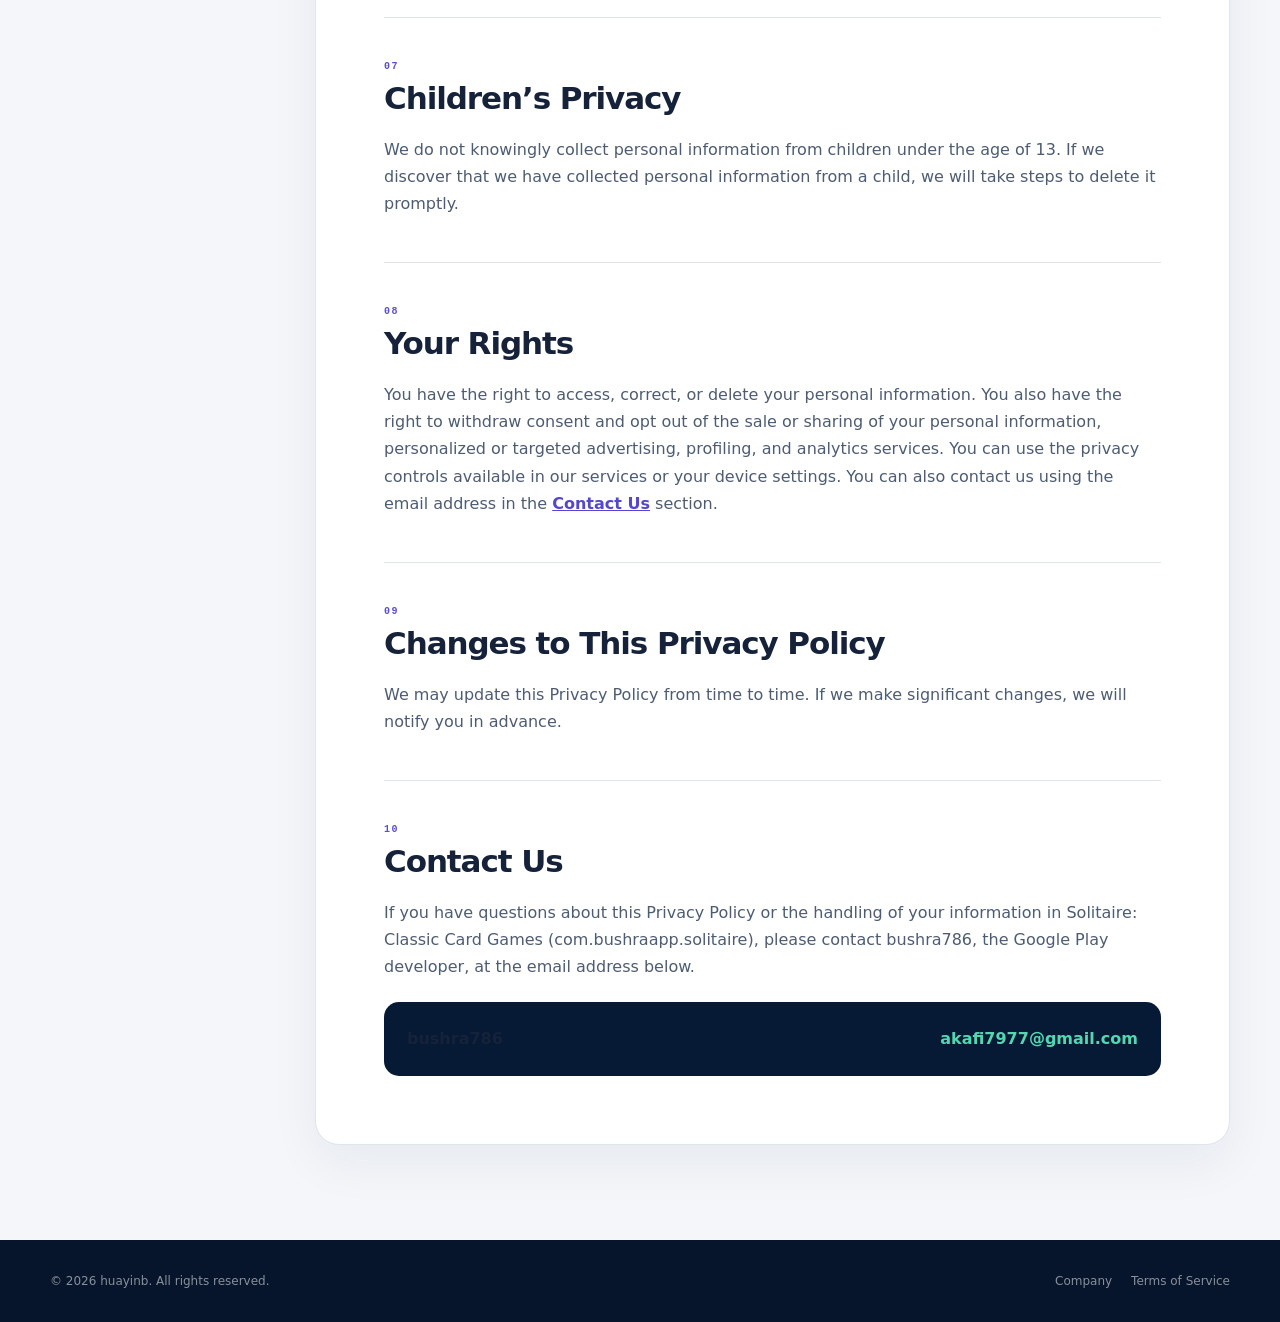
==== commit 2b519b65: "隐私政策调整" ====
--- a/privacy-policy/index.html
+++ b/privacy-policy/index.html
@@ -3,9 +3,9 @@
 <head>
   <meta charset="utf-8">
   <meta name="viewport" content="width=device-width, initial-scale=1">
-  <meta name="description" content="Privacy Policy for games and services provided by huayinb.">
+  <meta name="description" content="Privacy Policy for Solitaire: Classic Card Games (com.bushraapp.solitaire), published on Google Play by bushra786.">
   <meta name="theme-color" content="#0878e8">
-  <title>Privacy Policy | huayinb</title>
+  <title>Privacy Policy | Solitaire: Classic Card Games | bushra786</title>
   <link rel="canonical" href="https://huayinb.me/privacy-policy/">
   <link rel="stylesheet" href="/assets/styles.css">
 </head>
@@ -29,7 +29,7 @@
       <div class="legal-hero-inner">
         <p class="eyebrow"><span></span> Legal</p>
         <h1>Privacy Policy</h1>
-        <p>How huayinb handles information when you use our games and services.</p>
+        <p>Privacy information for Solitaire: Classic Card Games, published on Google Play by bushra786.</p>
       </div>
     </div>
 
@@ -37,6 +37,7 @@
       <aside class="legal-aside" aria-label="On this page">
         <p>On this page</p>
         <ol>
+          <li><a href="#app-and-developer">App and developer</a></li>
           <li><a href="#information-we-collect">Information we collect</a></li>
           <li><a href="#how-we-use-information">How we use information</a></li>
           <li><a href="#information-sharing">Information sharing</a></li>
@@ -50,10 +51,21 @@
       </aside>
 
       <article class="legal-document">
-        <p class="legal-intro">At huayinb (&ldquo;we&rdquo;, &ldquo;our&rdquo;, or &ldquo;us&rdquo;), we respect your privacy and are committed to protecting your personal information. This Privacy Policy explains how we collect, use, store, and share your information when you use our games or services. Please read this policy carefully.</p>
+        <p class="legal-intro">This Privacy Policy explains how we collect, use, store, and share information when you use our games and related services, including <strong>Solitaire: Classic Card Games</strong> (<strong>com.bushraapp.solitaire</strong>). For this app, &ldquo;we&rdquo;, &ldquo;our&rdquo;, and &ldquo;us&rdquo; refer to <strong>bushra786</strong>, the developer publishing the app on Google Play. Please read this policy carefully.</p>
+        <p>Last updated: <time datetime="2026-11-10">November 10, 2026</time>.</p>
+
+        <section id="app-and-developer">
+          <h2><span>01</span> App and Developer Information</h2>
+          <ul>
+            <li><strong>App name:</strong> Solitaire: Classic Card Games</li>
+            <li><strong>Android package name:</strong> com.bushraapp.solitaire</li>
+            <li><strong>Google Play developer name:</strong> bushra786</li>
+            <li><strong>Privacy contact:</strong> <a href="mailto:akafi7977@gmail.com">akafi7977@gmail.com</a></li>
+          </ul>
+        </section>
 
         <section id="information-we-collect">
-          <h2><span>01</span> Information We Collect</h2>
+          <h2><span>02</span> Information We Collect</h2>
           <p>We may collect the following types of information:</p>
           <ul>
             <li><strong>Personal Information:</strong> When you use our games or services, we may collect information such as your username, email address, and other identifiable details.</li>
@@ -64,7 +76,7 @@
         </section>
 
         <section id="how-we-use-information">
-          <h2><span>02</span> How We Use Your Information</h2>
+          <h2><span>03</span> How We Use Your Information</h2>
           <p>The information we collect is used for the following purposes:</p>
           <ul>
             <li>To provide and maintain our services, including bug fixing and customer support.</li>
@@ -75,7 +87,7 @@
         </section>
 
         <section id="information-sharing">
-          <h2><span>03</span> Information Sharing</h2>
+          <h2><span>04</span> Information Sharing</h2>
           <p>We do not share your personal information with third parties except in the following situations:</p>
           <ul>
             <li><strong>Legal Requirements:</strong> We may disclose your information if required by law or regulation.</li>
@@ -86,35 +98,35 @@
         </section>
 
         <section id="data-security">
-          <h2><span>04</span> Data Security</h2>
+          <h2><span>05</span> Data Security</h2>
           <p>We implement reasonable technical and organizational measures to protect your personal information from unauthorized access, disclosure, or alteration.</p>
         </section>
 
         <section id="data-retention">
-          <h2><span>05</span> Data Retention</h2>
+          <h2><span>06</span> Data Retention</h2>
           <p>We will retain your personal information for as long as necessary to fulfill the purposes outlined in this policy or as required by law. After that, the information will be deleted or anonymized.</p>
         </section>
 
         <section id="childrens-privacy">
-          <h2><span>06</span> Children&rsquo;s Privacy</h2>
+          <h2><span>07</span> Children&rsquo;s Privacy</h2>
           <p>We do not knowingly collect personal information from children under the age of 13. If we discover that we have collected personal information from a child, we will take steps to delete it promptly.</p>
         </section>
 
         <section id="your-rights">
-          <h2><span>07</span> Your Rights</h2>
+          <h2><span>08</span> Your Rights</h2>
           <p>You have the right to access, correct, or delete your personal information. You also have the right to withdraw consent and opt out of the sale or sharing of your personal information, personalized or targeted advertising, profiling, and analytics services. You can use the privacy controls available in our services or your device settings. You can also contact us using the email address in the <a href="#contact">Contact Us</a> section.</p>
         </section>
 
         <section id="changes">
-          <h2><span>08</span> Changes to This Privacy Policy</h2>
+          <h2><span>09</span> Changes to This Privacy Policy</h2>
           <p>We may update this Privacy Policy from time to time. If we make significant changes, we will notify you in advance.</p>
         </section>
 
         <section id="contact">
-          <h2><span>09</span> Contact Us</h2>
-          <p>If you have questions about this Privacy Policy, please contact us at the email address below.</p>
+          <h2><span>10</span> Contact Us</h2>
+          <p>If you have questions about this Privacy Policy or the handling of your information in Solitaire: Classic Card Games (com.bushraapp.solitaire), please contact bushra786, the Google Play developer, at the email address below.</p>
           <div class="legal-contact">
-            <strong>huayinb</strong>
+            <strong>bushra786</strong>
             <a href="mailto:akafi7977@gmail.com">akafi7977@gmail.com</a>
           </div>
         </section>
